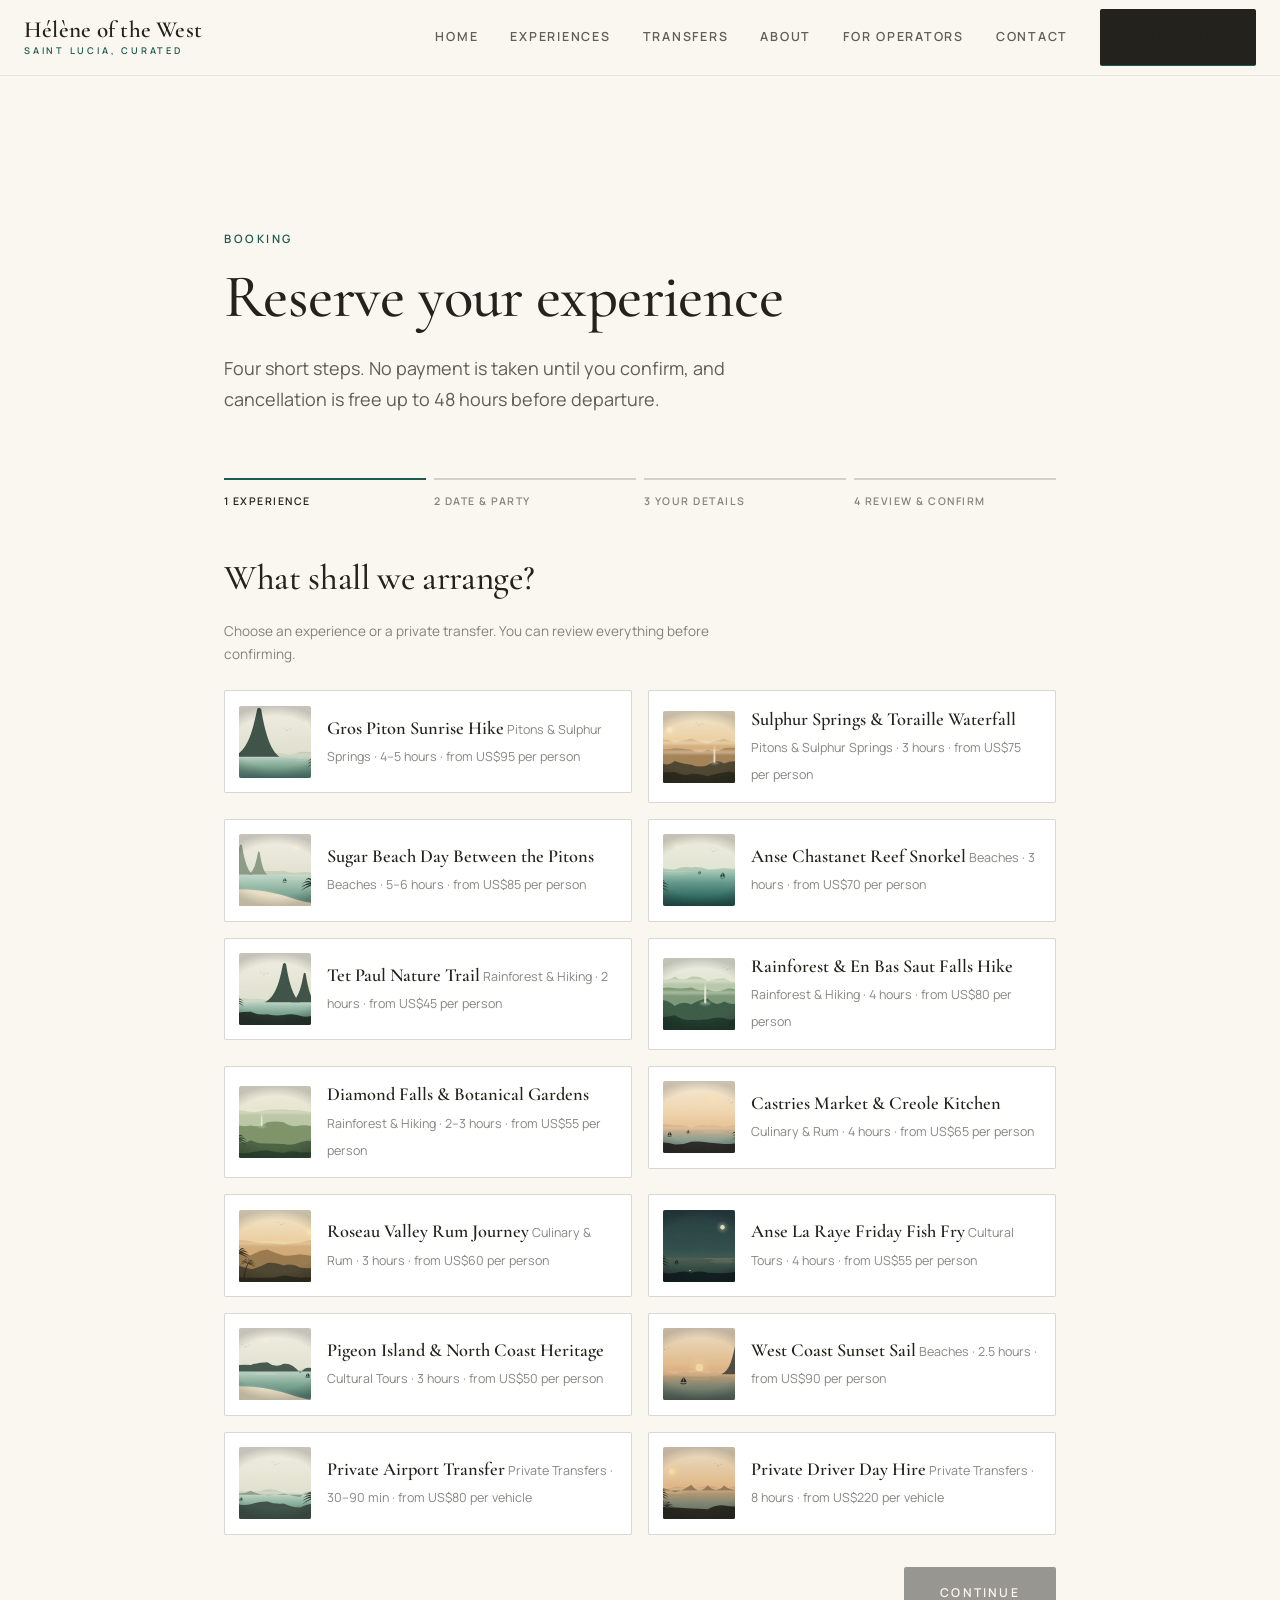
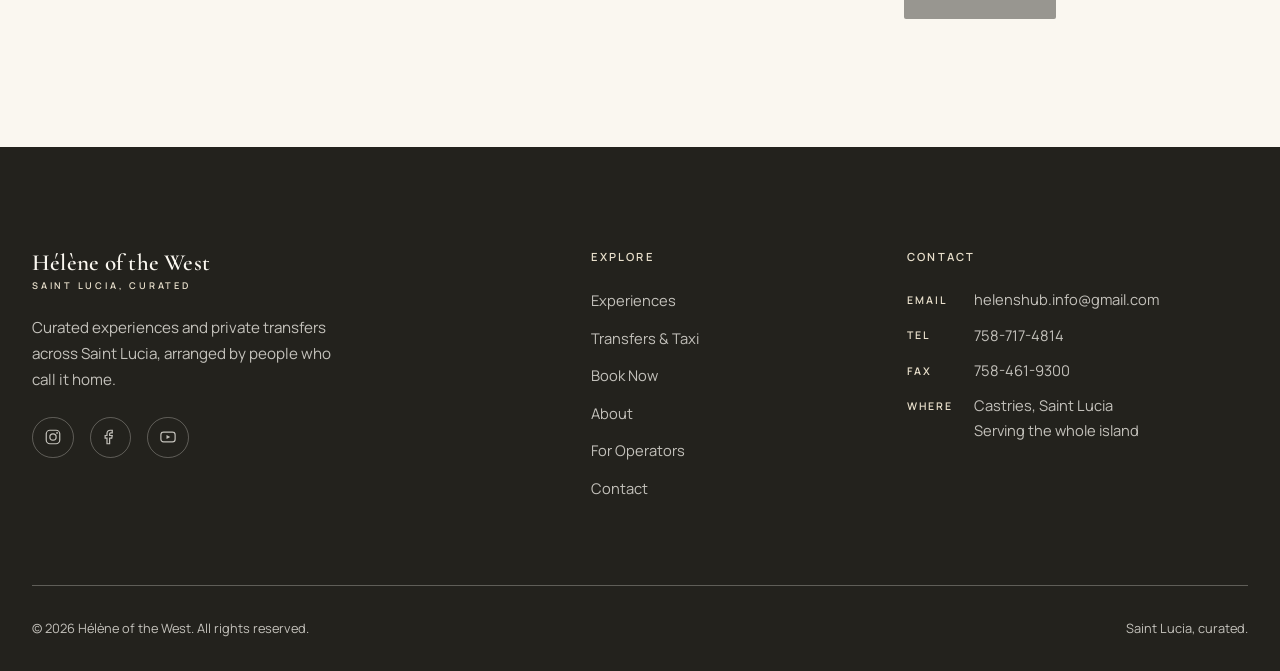
==== booking.html @ 82c2ee0a "Build Hélène of the West multi-page site Full static site for the Saint Lucia travel and experience " ====
<!DOCTYPE html>
<html lang="en">
<head>
  <meta charset="UTF-8">
  <meta name="viewport" content="width=device-width, initial-scale=1">
  <title>Book — Hélène of the West</title>
  <meta name="description" content="Book a Saint Lucia experience or private transfer with Hélène of the West. Instant confirmation, secure payment, verified local guides and drivers.">
  <link rel="icon" href="data:image/svg+xml,%3Csvg xmlns='http://www.w3.org/2000/svg' viewBox='0 0 32 32'%3E%3Crect width='32' height='32' fill='%2323221d'/%3E%3Cpath d='M6 26 L14 8 L20 26 M17 26 L23 13 L28 26' fill='none' stroke='%23faf7f0' stroke-width='2'/%3E%3C/svg%3E">
  <link rel="stylesheet" href="css/styles.css">
</head>
<body>
  <a class="skip-link" href="#main">Skip to content</a>

  <header class="site-header">
    <div class="container container--wide">
      <a class="brand" href="index.html">Hélène of the West<small>Saint Lucia, curated</small></a>
      <button class="nav-toggle" aria-expanded="false" aria-controls="site-nav" aria-label="Open menu">
        <span></span><span></span><span></span>
      </button>
      <nav id="site-nav" class="site-nav" aria-label="Primary">
        <a href="index.html">Home</a>
        <a href="experiences.html">Experiences</a>
        <a href="transfers.html">Transfers</a>
        <a href="about.html">About</a>
        <a href="operators.html">For Operators</a>
        <a href="contact.html">Contact</a>
        <a class="btn btn-primary" href="booking.html" aria-current="page">Book Now</a>
      </nav>
    </div>
  </header>

  <main id="main">
    <section class="page-hero" style="padding-bottom: var(--s-4);">
      <div class="container container--narrow">
        <p class="eyebrow">Booking</p>
        <h1 style="font-size: clamp(2.4rem, 5vw, 3.8rem);">Reserve your experience</h1>
        <p class="lede">Four short steps. No payment is taken until you confirm, and cancellation is free up to 48 hours before departure.</p>
      </div>
    </section>

    <section class="section" style="padding-top: 0;">
      <div class="container container--narrow">

        <ol class="book-progress" data-progress aria-label="Booking progress">
          <li class="is-active">1 <span>Experience</span></li>
          <li>2 <span>Date &amp; party</span></li>
          <li>3 <span>Your details</span></li>
          <li>4 <span>Review &amp; confirm</span></li>
        </ol>

        <form id="booking-form" novalidate>

          <!-- ============================================ Step 1: select -->
          <section class="book-step is-active" data-step="0" aria-label="Step 1: choose an experience or transfer">
            <h2 style="font-size: clamp(1.6rem, 3vw, 2.2rem);">What shall we arrange?</h2>
            <p class="form-note" style="margin-bottom: var(--s-3);">Choose an experience or a private transfer. You can review everything before confirming.</p>
            <div class="option-grid" data-experience-options role="radiogroup" aria-label="Experience">
              <!-- Options rendered from js/data.js -->
            </div>
            <p class="error" data-step-error="0" role="alert"></p>
            <div class="book-nav">
              <span></span>
              <button type="button" class="btn btn-primary" data-next disabled>Continue</button>
            </div>
          </section>

          <!-- ===================================== Step 2: date & party -->
          <section class="book-step" data-step="1" aria-label="Step 2: date, time, guests and pickup" hidden>
            <h2 style="font-size: clamp(1.6rem, 3vw, 2.2rem);">When, and how many?</h2>
            <p class="form-note" data-selected-summary style="margin-bottom: var(--s-3);"></p>
            <div class="form-grid">
              <div class="field">
                <label for="bk-date">Date</label>
                <input type="date" id="bk-date" name="date" required>
                <p class="error" id="bk-date-error">Please choose a date from tomorrow onwards.</p>
              </div>
              <div class="field">
                <label for="bk-time">Departure time</label>
                <select id="bk-time" name="time" required>
                  <option value="">Select a time…</option>
                </select>
                <p class="error" id="bk-time-error">Please choose a departure time.</p>
              </div>
              <div class="field">
                <label for="bk-guests">Guests</label>
                <select id="bk-guests" name="guests" required>
                  <option value="">How many of you?</option>
                </select>
                <p class="error" id="bk-guests-error">Please tell us how many guests are coming.</p>
              </div>
              <div class="field">
                <label for="bk-area">Pickup area</label>
                <select id="bk-area" name="area" required>
                  <option value="">Where are you staying?</option>
                </select>
                <p class="error" id="bk-area-error">Please choose the area we should collect you from.</p>
              </div>
              <div class="field span-2">
                <label for="bk-pickup">Hotel, villa or pickup address</label>
                <input type="text" id="bk-pickup" name="pickup" required autocomplete="off" placeholder="e.g. Bay Gardens Beach Resort, Rodney Bay">
                <p class="error" id="bk-pickup-error">Please give us a hotel, villa or address so your driver can find you.</p>
              </div>
            </div>
            <div class="book-nav">
              <button type="button" class="btn-back" data-back>← Back</button>
              <button type="button" class="btn btn-primary" data-next disabled>Continue</button>
            </div>
          </section>

          <!-- ======================================== Step 3: contact -->
          <section class="book-step" data-step="2" aria-label="Step 3: your contact details" hidden>
            <h2 style="font-size: clamp(1.6rem, 3vw, 2.2rem);">Who is this booking for?</h2>
            <p class="form-note" style="margin-bottom: var(--s-3);">Your confirmation and your driver’s details go to the email and phone below.</p>
            <div class="form-grid">
              <div class="field">
                <label for="bk-first">First name</label>
                <input type="text" id="bk-first" name="firstName" required autocomplete="given-name">
                <p class="error" id="bk-first-error">Please enter your first name.</p>
              </div>
              <div class="field">
                <label for="bk-last">Last name</label>
                <input type="text" id="bk-last" name="lastName" required autocomplete="family-name">
                <p class="error" id="bk-last-error">Please enter your last name.</p>
              </div>
              <div class="field">
                <label for="bk-email">Email</label>
                <input type="email" id="bk-email" name="email" required autocomplete="email" placeholder="you@example.com">
                <p class="error" id="bk-email-error">That email address doesn’t look complete — please check it.</p>
              </div>
              <div class="field">
                <label for="bk-phone">Phone <span class="opt">(WhatsApp preferred)</span></label>
                <input type="tel" id="bk-phone" name="phone" required autocomplete="tel" placeholder="+1 758 000 0000">
                <p class="error" id="bk-phone-error">Please enter a phone number of at least 7 digits.</p>
              </div>
              <div class="field span-2">
                <label for="bk-notes">Anything we should know? <span class="opt">(optional)</span></label>
                <textarea id="bk-notes" name="notes" placeholder="Dietary needs, mobility notes, a birthday worth mentioning…"></textarea>
              </div>
            </div>
            <div class="book-nav">
              <button type="button" class="btn-back" data-back>← Back</button>
              <button type="button" class="btn btn-primary" data-next disabled>Continue</button>
            </div>
          </section>

          <!-- ========================================= Step 4: review -->
          <section class="book-step" data-step="3" aria-label="Step 4: review and confirm" hidden>
            <h2 style="font-size: clamp(1.6rem, 3vw, 2.2rem);">One last look</h2>
            <div data-review>
              <!-- Review blocks rendered by js/booking.js -->
            </div>
            <div class="trust-strip" aria-label="Booking assurances">
              <span><svg width="16" height="16" viewBox="0 0 16 16" fill="none" stroke="currentColor" stroke-width="1.8" aria-hidden="true"><path d="M2.5 8.5l3.5 3.5 7.5-8"/></svg>Instant confirmation</span>
              <span><svg width="16" height="16" viewBox="0 0 16 16" fill="none" stroke="currentColor" stroke-width="1.6" aria-hidden="true"><rect x="3" y="7" width="10" height="6.5" rx="1"/><path d="M5.5 7V5a2.5 2.5 0 0 1 5 0v2"/></svg>Secure payment</span>
              <span><svg width="16" height="16" viewBox="0 0 16 16" fill="none" stroke="currentColor" stroke-width="1.6" aria-hidden="true"><path d="M8 1.5l5.5 2v4c0 3.4-2.3 5.9-5.5 7-3.2-1.1-5.5-3.6-5.5-7v-4Z"/><path d="M5.5 8l1.8 1.8L11 6"/></svg>Verified local drivers</span>
            </div>
            <p class="form-note">By confirming you agree to hold this booking. Payment is collected on the day or by secure link — whichever you prefer — and cancellation is free up to 48 hours before departure.</p>
            <div class="book-nav">
              <button type="button" class="btn-back" data-back>← Back</button>
              <button type="submit" class="btn btn-primary" data-confirm>Confirm Booking</button>
            </div>
          </section>

          <!-- ============================================== Loading -->
          <section class="book-step center" data-step="loading" aria-live="polite" hidden>
            <div style="padding: var(--s-6) 0;">
              <div class="spinner" role="img" aria-label="Confirming your booking"></div>
              <h2 style="font-size: clamp(1.6rem, 3vw, 2.2rem);">Holding your place…</h2>
              <p class="form-note" style="margin-inline: auto;">We’re confirming availability with your guide. This takes a moment.</p>
            </div>
          </section>

          <!-- ========================================= Confirmation -->
          <section class="book-step center" data-step="done" aria-live="polite" hidden>
            <div class="form-success">
              <div class="tick" aria-hidden="true">
                <svg width="26" height="26" viewBox="0 0 24 24" fill="none" stroke="currentColor" stroke-width="2.4"><path d="M4 12.5l5.5 5.5L20 6.5"/></svg>
              </div>
              <p class="eyebrow">Booking confirmed</p>
              <h2 data-conf-title>See you on the island</h2>
              <p class="lede" style="margin-inline: auto;">Your reference number is below — a confirmation email with your driver’s name and meeting details is on its way.</p>
              <p class="conf-ref" data-conf-ref aria-label="Booking reference"></p>
              <div class="review-block" style="text-align: left;">
                <h4>Your booking</h4>
                <dl data-conf-summary></dl>
              </div>
              <p style="margin: var(--s-4) auto 0; max-width: none;">
                <a class="btn btn-primary" href="experiences.html">Browse More Experiences</a>
                &nbsp;
                <a class="btn btn-ghost" href="index.html">Back to Home</a>
              </p>
            </div>
          </section>

        </form>
      </div>
    </section>
  </main>

  <footer class="site-footer">
    <div class="container">
      <div class="footer-grid">
        <div>
          <a class="brand" href="index.html">Hélène of the West<small>Saint Lucia, curated</small></a>
          <p class="footer-tag">Curated experiences and private transfers across Saint Lucia, arranged by people who call it home.</p>
          <div class="social">
            <a href="https://www.instagram.com" aria-label="Hélène of the West on Instagram">
              <svg width="18" height="18" viewBox="0 0 24 24" fill="none" stroke="currentColor" stroke-width="1.6" aria-hidden="true"><rect x="3" y="3" width="18" height="18" rx="5"/><circle cx="12" cy="12" r="4.2"/><circle cx="17.4" cy="6.6" r="1.2" fill="currentColor" stroke="none"/></svg>
            </a>
            <a href="https://www.facebook.com" aria-label="Hélène of the West on Facebook">
              <svg width="18" height="18" viewBox="0 0 24 24" fill="none" stroke="currentColor" stroke-width="1.6" aria-hidden="true"><path d="M15 3h-2.5A4.5 4.5 0 0 0 8 7.5V10H5.5v3.5H8V21h3.5v-7.5h2.8l.7-3.5h-3.5V8c0-1 .5-1.5 1.5-1.5H15Z"/></svg>
            </a>
            <a href="https://www.youtube.com" aria-label="Hélène of the West on YouTube">
              <svg width="18" height="18" viewBox="0 0 24 24" fill="none" stroke="currentColor" stroke-width="1.6" aria-hidden="true"><rect x="2.5" y="5.5" width="19" height="13" rx="3.5"/><path d="M10 9.2v5.6l5-2.8Z" fill="currentColor" stroke="none"/></svg>
            </a>
          </div>
        </div>
        <nav aria-label="Footer">
          <h3 class="footer-head">Explore</h3>
          <ul class="footer-nav">
            <li><a href="experiences.html">Experiences</a></li>
            <li><a href="transfers.html">Transfers &amp; Taxi</a></li>
            <li><a href="booking.html">Book Now</a></li>
            <li><a href="about.html">About</a></li>
            <li><a href="operators.html">For Operators</a></li>
            <li><a href="contact.html">Contact</a></li>
          </ul>
        </nav>
        <div>
          <h3 class="footer-head">Contact</h3>
          <ul class="footer-contact">
            <li><span class="k">Email</span><a href="mailto:helenshub.info@gmail.com">helenshub.info@gmail.com</a></li>
            <li><span class="k">Tel</span><a href="tel:+17587174814">758-717-4814</a></li>
            <li><span class="k">Fax</span><span>758-461-9300</span></li>
            <li><span class="k">Where</span><span>Castries, Saint Lucia<br>Serving the whole island</span></li>
          </ul>
        </div>
      </div>
      <div class="footer-base">
        <p class="mb-0">© <span data-year>2026</span> Hélène of the West. All rights reserved.</p>
        <p class="mb-0">Saint Lucia, curated.</p>
      </div>
    </div>
  </footer>

  <script src="js/data.js"></script>
  <script src="js/booking.js"></script>
  <script src="js/main.js"></script>
</body>
</html>
---- css/styles.css ----
/* ==========================================================================
   Hélène of the West — design system
   Saint Lucia, curated.

   Contents
   1. Tokens          4. Layout primitives    7. Forms
   2. Fonts & reset   5. Header & nav         8. Page sections
   3. Typography      6. Buttons & cards      9. Motion & utilities
   ========================================================================== */

/* --------------------------------------------------------------- 1. Tokens */

:root {
  /* Brand palette — four colors only. Everything else is a tint of these. */
  --ink:   #23221d;   /* deep warm charcoal */
  --ivory: #faf7f0;   /* warm ivory */
  --sand:  #e9e0cc;   /* soft sand */
  --sea:   #1d5a50;   /* deep sea green accent */

  /* Derived tints (still the same four hues) */
  --ink-70:  rgba(35, 34, 29, 0.72);
  --ink-50:  rgba(35, 34, 29, 0.55);
  --ink-20:  rgba(35, 34, 29, 0.18);
  --ink-10:  rgba(35, 34, 29, 0.09);
  --ivory-70: rgba(250, 247, 240, 0.75);
  --ivory-30: rgba(250, 247, 240, 0.28);
  --sea-08:  rgba(29, 90, 80, 0.08);

  /* Functional (semantic only — not part of the brand palette) */
  --error: #a03d2c;

  /* Type */
  --serif: "Cormorant Garamond", "Iowan Old Style", Georgia, serif;
  --sans:  "Manrope", "Avenir Next", "Segoe UI", sans-serif;

  /* Spacing scale */
  --s-1: 0.5rem;
  --s-2: 1rem;
  --s-3: 1.5rem;
  --s-4: 2rem;
  --s-5: 3rem;
  --s-6: 4.5rem;
  --s-7: 6.5rem;
  --section: clamp(4.5rem, 10vw, 8rem);

  /* Shape & motion */
  --radius: 2px;
  --ease: cubic-bezier(0.22, 0.61, 0.36, 1);
  --dur: 0.7s;

  --header-h: 4.75rem;
  --measure: 62ch;
}

/* --------------------------------------------------------- 2. Fonts & reset */

@font-face {
  font-family: "Cormorant Garamond";
  src: url("../assets/fonts/cormorant-garamond-latin-400-normal.woff2") format("woff2");
  font-weight: 400; font-style: normal; font-display: swap;
}
@font-face {
  font-family: "Cormorant Garamond";
  src: url("../assets/fonts/cormorant-garamond-latin-400-italic.woff2") format("woff2");
  font-weight: 400; font-style: italic; font-display: swap;
}
@font-face {
  font-family: "Cormorant Garamond";
  src: url("../assets/fonts/cormorant-garamond-latin-500-normal.woff2") format("woff2");
  font-weight: 500; font-style: normal; font-display: swap;
}
@font-face {
  font-family: "Cormorant Garamond";
  src: url("../assets/fonts/cormorant-garamond-latin-600-normal.woff2") format("woff2");
  font-weight: 600; font-style: normal; font-display: swap;
}
@font-face {
  font-family: "Manrope";
  src: url("../assets/fonts/manrope-latin-400-normal.woff2") format("woff2");
  font-weight: 400; font-style: normal; font-display: swap;
}
@font-face {
  font-family: "Manrope";
  src: url("../assets/fonts/manrope-latin-500-normal.woff2") format("woff2");
  font-weight: 500; font-style: normal; font-display: swap;
}
@font-face {
  font-family: "Manrope";
  src: url("../assets/fonts/manrope-latin-600-normal.woff2") format("woff2");
  font-weight: 600; font-style: normal; font-display: swap;
}

*, *::before, *::after { box-sizing: border-box; }

html {
  scroll-behavior: smooth;
  -webkit-text-size-adjust: 100%;
}

body {
  margin: 0;
  font-family: var(--sans);
  font-weight: 400;
  font-size: 1rem;
  line-height: 1.7;
  color: var(--ink);
  background: var(--ivory);
  -webkit-font-smoothing: antialiased;
}

img, svg { display: block; max-width: 100%; }

/* ------------------------------------------------------------ 3. Typography */

h1, h2, h3, h4 {
  font-family: var(--serif);
  font-weight: 500;
  line-height: 1.06;
  letter-spacing: -0.01em;
  margin: 0 0 var(--s-3);
  text-wrap: balance;
}

h1 { font-size: clamp(2.9rem, 7vw, 5.4rem); }
h2 { font-size: clamp(2.2rem, 4.5vw, 3.5rem); }
h3 { font-size: clamp(1.5rem, 2.6vw, 2rem); }
h4 { font-size: 1.3rem; font-weight: 600; }

p { margin: 0 0 var(--s-2); max-width: var(--measure); }

a { color: inherit; }

.lede {
  font-size: 1.125rem;
  color: var(--ink-70);
}

.eyebrow {
  display: inline-block;
  font-family: var(--sans);
  font-size: 0.72rem;
  font-weight: 600;
  letter-spacing: 0.22em;
  text-transform: uppercase;
  color: var(--sea);
  margin-bottom: var(--s-2);
}

.on-dark .eyebrow { color: var(--sand); }

.serif-i { font-family: var(--serif); font-style: italic; font-weight: 400; }

::selection { background: var(--sea); color: var(--ivory); }

:focus-visible {
  outline: 2px solid var(--sea);
  outline-offset: 3px;
  border-radius: var(--radius);
}
.on-dark :focus-visible, .site-footer :focus-visible, .site-header.is-open :focus-visible {
  outline-color: var(--sand);
}

.skip-link {
  position: absolute;
  left: var(--s-2); top: -4rem;
  z-index: 200;
  background: var(--ink); color: var(--ivory);
  padding: 0.6rem 1.1rem;
  font-size: 0.8rem; font-weight: 600; letter-spacing: 0.1em; text-transform: uppercase;
  text-decoration: none;
  transition: top 0.25s var(--ease);
}
.skip-link:focus-visible { top: var(--s-2); }

/* ----------------------------------------------------- 4. Layout primitives */

.container {
  width: min(100% - 3rem, 76rem);
  margin-inline: auto;
}
.container--narrow { width: min(100% - 3rem, 52rem); }
.container--wide { width: min(100% - 3rem, 88rem); }

.section { padding-block: var(--section); }
.section--sand { background: var(--sand); }
.section--dark { background: var(--ink); color: var(--ivory); }
.section--dark p { color: var(--ivory-70); }

.section-head { max-width: 44rem; margin-bottom: var(--s-6); }
.section-head--center { margin-inline: auto; text-align: center; }
.section-head--center p { margin-inline: auto; }

.grid { display: grid; gap: var(--s-4); }
@media (min-width: 720px) {
  .grid--2 { grid-template-columns: 1fr 1fr; }
  .grid--3 { grid-template-columns: repeat(3, 1fr); }
}

hr.rule {
  border: 0;
  border-top: 1px solid var(--ink-20);
  margin: var(--s-5) 0;
}

/* -------------------------------------------------------- 5. Header & nav */

.site-header {
  position: fixed;
  inset: 0 0 auto 0;
  z-index: 100;
  height: var(--header-h);
  display: flex;
  align-items: center;
  background: var(--ivory);
  border-bottom: 1px solid var(--ink-10);
  transition: background 0.4s var(--ease), border-color 0.4s var(--ease), box-shadow 0.4s var(--ease);
}

.site-header .container--wide {
  display: flex;
  align-items: center;
  justify-content: space-between;
  gap: var(--s-3);
}

/* Transparent variant sits over the home hero until the page scrolls */
.site-header--overlay:not(.is-scrolled):not(.is-open) {
  background: transparent;
  border-bottom-color: transparent;
}
.site-header.is-scrolled { box-shadow: 0 1px 24px rgba(35, 34, 29, 0.07); }

.brand {
  font-family: var(--serif);
  font-size: 1.45rem;
  font-weight: 600;
  letter-spacing: 0.01em;
  text-decoration: none;
  line-height: 1.1;
}
.brand small {
  display: block;
  font-family: var(--sans);
  font-size: 0.58rem;
  font-weight: 600;
  letter-spacing: 0.3em;
  text-transform: uppercase;
  color: var(--sea);
  margin-top: 0.15rem;
}

.site-nav { display: flex; align-items: center; gap: var(--s-4); }

.site-nav a:not(.btn) {
  font-size: 0.78rem;
  font-weight: 600;
  letter-spacing: 0.14em;
  text-transform: uppercase;
  text-decoration: none;
  color: var(--ink-70);
  padding: 0.35rem 0;
  border-bottom: 1px solid transparent;
  transition: color 0.3s var(--ease), border-color 0.3s var(--ease);
}
.site-nav a:not(.btn):hover { color: var(--ink); }
.site-nav a[aria-current="page"] {
  color: var(--ink);
  border-bottom-color: var(--sea);
}

.nav-toggle {
  display: none;
  appearance: none;
  background: none;
  border: 0;
  padding: 0.6rem;
  margin-right: -0.6rem;
  cursor: pointer;
}
.nav-toggle span {
  display: block;
  width: 26px; height: 2px;
  background: var(--ink);
  margin: 6px 0;
  transition: transform 0.35s var(--ease), opacity 0.35s var(--ease);
}

@media (max-width: 899px) {
  .nav-toggle { display: block; z-index: 120; }
  .site-nav {
    position: fixed;
    inset: 0;
    z-index: 110;
    flex-direction: column;
    justify-content: center;
    gap: var(--s-3);
    background: var(--ink);
    opacity: 0;
    visibility: hidden;
    transition: opacity 0.4s var(--ease), visibility 0s linear 0.4s;
  }
  .site-header.is-open .site-nav {
    opacity: 1;
    visibility: visible;
    transition-delay: 0s;
  }
  .site-nav a:not(.btn) {
    font-family: var(--serif);
    font-size: 1.9rem;
    font-weight: 500;
    letter-spacing: 0.01em;
    text-transform: none;
    color: var(--ivory);
  }
  .site-nav a:not(.btn):hover { color: var(--sand); }
  .site-nav a[aria-current="page"] { color: var(--sand); border-bottom-color: var(--sand); }
  .site-header.is-open .nav-toggle span { background: var(--ivory); }
  .site-header.is-open .nav-toggle span:nth-child(1) { transform: translateY(8px) rotate(45deg); }
  .site-header.is-open .nav-toggle span:nth-child(2) { opacity: 0; }
  .site-header.is-open .nav-toggle span:nth-child(3) { transform: translateY(-8px) rotate(-45deg); }
  .site-nav .btn-primary { background: var(--ivory); color: var(--ink); margin-top: var(--s-2); }
}

main { display: block; }
body:not(.has-hero) main { padding-top: var(--header-h); }

/* ----------------------------------------------------- 6. Buttons & cards */

.btn {
  display: inline-block;
  font-family: var(--sans);
  font-size: 0.76rem;
  font-weight: 600;
  letter-spacing: 0.18em;
  text-transform: uppercase;
  text-decoration: none;
  text-align: center;
  padding: 1.05rem 2.2rem;
  border: 1px solid transparent;
  border-radius: var(--radius);
  cursor: pointer;
  transition: background 0.35s var(--ease), color 0.35s var(--ease), border-color 0.35s var(--ease);
}
.btn:disabled { opacity: 0.45; cursor: not-allowed; }

.btn-primary { background: var(--ink); color: var(--ivory); }
.btn-primary:hover:not(:disabled) { background: var(--sea); }

.btn-light { background: var(--ivory); color: var(--ink); }
.btn-light:hover:not(:disabled) { background: var(--sand); }

.btn-ghost { border-color: var(--ink-20); color: var(--ink); background: transparent; }
.btn-ghost:hover:not(:disabled) { border-color: var(--ink); }
.on-dark .btn-ghost, .section--dark .btn-ghost { border-color: var(--ivory-30); color: var(--ivory); }
.on-dark .btn-ghost:hover:not(:disabled), .section--dark .btn-ghost:hover:not(:disabled) { border-color: var(--ivory); }

.text-link {
  font-size: 0.78rem;
  font-weight: 600;
  letter-spacing: 0.16em;
  text-transform: uppercase;
  text-decoration: none;
  color: var(--sea);
  border-bottom: 1px solid currentColor;
  padding-bottom: 0.2rem;
  transition: color 0.3s var(--ease);
}
.text-link:hover { color: var(--ink); }
.section--dark .text-link { color: var(--sand); }
.section--dark .text-link:hover { color: var(--ivory); }

/* Experience / content cards */
.card {
  display: flex;
  flex-direction: column;
  text-decoration: none;
  color: inherit;
}
.card-media {
  overflow: hidden;
  border-radius: var(--radius);
  aspect-ratio: 8 / 5;
  background: var(--sand);
}
.card-media img {
  width: 100%; height: 100%;
  object-fit: cover;
  transition: transform 1.4s var(--ease);
}
.card:hover .card-media img,
.card:focus-visible .card-media img { transform: scale(1.05); }

.card-body { padding-top: var(--s-3); }
.card-meta {
  display: flex;
  flex-wrap: wrap;
  gap: 0.4rem 1.2rem;
  font-size: 0.72rem;
  font-weight: 600;
  letter-spacing: 0.14em;
  text-transform: uppercase;
  color: var(--ink-50);
  margin-bottom: 0.7rem;
}
.card-meta .cat { color: var(--sea); }
.card h3 { margin-bottom: 0.5rem; }
.card .card-desc { color: var(--ink-70); font-size: 0.95rem; margin-bottom: 0.9rem; }
.card-foot {
  margin-top: auto;
  display: flex;
  align-items: baseline;
  justify-content: space-between;
  gap: var(--s-2);
  font-size: 0.86rem;
  color: var(--ink-70);
}
.card-foot .price { font-family: var(--serif); font-size: 1.35rem; font-weight: 600; color: var(--ink); }
.card-foot .price small { font-family: var(--sans); font-size: 0.72rem; font-weight: 500; color: var(--ink-50); }

/* Review cards */
.review {
  background: var(--ivory);
  border: 1px solid var(--ink-10);
  border-radius: var(--radius);
  padding: var(--s-4);
}
.review blockquote {
  margin: 0 0 var(--s-3);
  font-family: var(--serif);
  font-size: 1.35rem;
  font-weight: 400;
  line-height: 1.4;
}
.review .stars { color: var(--sea); letter-spacing: 0.2em; margin-bottom: var(--s-2); font-size: 0.8rem; }
.review figcaption { font-size: 0.8rem; font-weight: 600; letter-spacing: 0.12em; text-transform: uppercase; color: var(--ink-50); }

/* ------------------------------------------------------------------ 7. Forms */

.field { margin-bottom: var(--s-3); }

.field label,
fieldset legend {
  display: block;
  font-size: 0.72rem;
  font-weight: 600;
  letter-spacing: 0.16em;
  text-transform: uppercase;
  color: var(--ink-70);
  margin-bottom: 0.55rem;
}
.field label .opt { text-transform: none; letter-spacing: 0.02em; font-weight: 500; color: var(--ink-50); }

.field input,
.field select,
.field textarea {
  width: 100%;
  font-family: var(--sans);
  font-size: 1rem;
  color: var(--ink);
  background: #fff;
  border: 1px solid var(--ink-20);
  border-radius: var(--radius);
  padding: 0.85rem 1rem;
  transition: border-color 0.3s var(--ease), box-shadow 0.3s var(--ease);
}
.field select { appearance: none; background-image: url("data:image/svg+xml,%3Csvg xmlns='http://www.w3.org/2000/svg' width='12' height='8'%3E%3Cpath d='M1 1l5 5 5-5' fill='none' stroke='%2323221d' stroke-width='1.5'/%3E%3C/svg%3E"); background-repeat: no-repeat; background-position: right 1rem center; padding-right: 2.6rem; }
.field textarea { min-height: 8.5rem; resize: vertical; }

.field input:focus,
.field select:focus,
.field textarea:focus {
  outline: none;
  border-color: var(--sea);
  box-shadow: 0 0 0 3px var(--sea-08);
}

.field input[aria-invalid="true"],
.field select[aria-invalid="true"],
.field textarea[aria-invalid="true"] { border-color: var(--error); }

.field .error {
  display: none;
  font-size: 0.82rem;
  font-weight: 500;
  color: var(--error);
  margin-top: 0.45rem;
}
.field .error.is-visible { display: block; }

.form-grid { display: grid; gap: 0 var(--s-3); }
@media (min-width: 640px) { .form-grid { grid-template-columns: 1fr 1fr; } .form-grid .span-2 { grid-column: span 2; } }

fieldset { border: 0; padding: 0; margin: 0 0 var(--s-3); }

.form-note { font-size: 0.85rem; color: var(--ink-50); }

/* Form success state */
.form-success { text-align: center; padding: var(--s-5) 0; }
.form-success .tick {
  width: 4rem; height: 4rem;
  margin: 0 auto var(--s-3);
  border-radius: 50%;
  background: var(--sea);
  color: var(--ivory);
  display: grid; place-items: center;
}

/* ------------------------------------------------------- 8. Page sections */

/* Hero */
.hero {
  position: relative;
  min-height: 100svh;
  display: flex;
  align-items: flex-end;
  color: var(--ink);
  isolation: isolate;
}
.hero-media {
  position: absolute; inset: 0; z-index: -1;
  overflow: hidden;
}
.hero-media img { width: 100%; height: 100%; object-fit: cover; }
.hero-media::after {
  content: "";
  position: absolute; inset: 0;
  background:
    linear-gradient(to top right, rgba(35,34,29,0.42) 0%, rgba(35,34,29,0.12) 42%, rgba(35,34,29,0) 65%),
    linear-gradient(to bottom, rgba(250,247,240,0.12), rgba(250,247,240,0) 28%, rgba(35,34,29,0.3) 100%);
}
.hero-inner { padding-block: var(--s-7) var(--s-6); color: var(--ivory); }
.hero-inner h1 { max-width: 13ch; margin-bottom: var(--s-3); text-shadow: 0 1px 30px rgba(35,34,29,0.35); }
.hero-inner .lede { color: var(--ivory); opacity: 0.92; max-width: 42ch; margin-bottom: var(--s-4); text-shadow: 0 1px 18px rgba(35,34,29,0.4); }

.scroll-cue {
  position: absolute;
  left: 50%;
  bottom: 1.6rem;
  transform: translateX(-50%);
  color: var(--ivory);
  opacity: 0.85;
  font-size: 0.64rem;
  font-weight: 600;
  letter-spacing: 0.3em;
  text-transform: uppercase;
  text-decoration: none;
  text-align: center;
}
.scroll-cue::after {
  content: "";
  display: block;
  width: 1px; height: 2.6rem;
  margin: 0.7rem auto 0;
  background: var(--ivory);
  animation: cue 2.6s var(--ease) infinite;
  transform-origin: top;
}
@keyframes cue {
  0% { transform: scaleY(0); }
  45% { transform: scaleY(1); }
  100% { transform: scaleY(1); opacity: 0; }
}

/* Page hero (interior pages) */
.page-hero { padding: calc(var(--header-h) + var(--s-6)) 0 var(--s-6); }
.page-hero .lede { max-width: 54ch; }

/* Interactive gallery trail */
.trail {
  position: relative;
  overflow: hidden;
  padding-block: clamp(7rem, 18vw, 13rem);
  background: var(--sand);
  cursor: crosshair;
}
.trail-statement {
  position: relative;
  z-index: 2;
  text-align: center;
  pointer-events: none;
}
.trail-statement h2 {
  font-size: clamp(2.4rem, 5.4vw, 4.4rem);
  max-width: 18ch;
  margin-inline: auto;
  text-shadow: 0 0 26px var(--sand), 0 0 60px var(--sand);
}
.trail-statement .eyebrow { text-shadow: 0 0 18px var(--sand); }
.trail-img {
  position: absolute;
  z-index: 1;
  width: clamp(200px, 24vw, 340px);
  aspect-ratio: 4 / 5;
  object-fit: cover;
  border-radius: var(--radius);
  pointer-events: none;
  opacity: 0;
  transform: translate(-50%, -50%) scale(0.72);
  transition: opacity 0.55s var(--ease), transform 0.9s var(--ease);
  box-shadow: 0 18px 60px rgba(35, 34, 29, 0.2);
}
.trail-img.is-live { opacity: 1; transform: translate(-50%, -50%) scale(1); }
.trail-img.is-out { opacity: 0; transform: translate(-50%, -52%) scale(1.04); }
.trail-hint {
  position: relative; z-index: 2;
  text-align: center;
  margin-top: var(--s-4);
  font-size: 0.7rem; font-weight: 600;
  letter-spacing: 0.24em; text-transform: uppercase;
  color: var(--ink-50);
  pointer-events: none;
}
.trail-fallback { display: none; }
@media (max-width: 719px) {
  .trail { cursor: default; }
  .trail-hint { display: none; }
  .trail-fallback {
    display: grid;
    grid-template-columns: repeat(3, 1fr);
    gap: var(--s-1);
    margin-top: var(--s-5);
    padding-inline: var(--s-2);
  }
  .trail-fallback img { aspect-ratio: 4/5; object-fit: cover; border-radius: var(--radius); }
}

/* Filters */
.filters {
  display: flex;
  flex-wrap: wrap;
  align-items: center;
  gap: var(--s-2) var(--s-3);
  margin-bottom: var(--s-5);
}
.filter-group { display: flex; flex-wrap: wrap; gap: 0.5rem; align-items: center; }
.filter-label {
  font-size: 0.7rem; font-weight: 600;
  letter-spacing: 0.18em; text-transform: uppercase;
  color: var(--ink-50);
  margin-right: 0.4rem;
}
.chip {
  appearance: none;
  font-family: var(--sans);
  font-size: 0.74rem;
  font-weight: 600;
  letter-spacing: 0.1em;
  text-transform: uppercase;
  color: var(--ink-70);
  background: transparent;
  border: 1px solid var(--ink-20);
  border-radius: 999px;
  padding: 0.5rem 1.1rem;
  cursor: pointer;
  transition: background 0.3s var(--ease), color 0.3s var(--ease), border-color 0.3s var(--ease);
}
.chip:hover { border-color: var(--ink); color: var(--ink); }
.chip[aria-pressed="true"] { background: var(--ink); border-color: var(--ink); color: var(--ivory); }

.results-count { font-size: 0.85rem; color: var(--ink-50); margin-left: auto; }
.empty-note {
  grid-column: 1 / -1;
  text-align: center;
  padding: var(--s-6) var(--s-2);
  color: var(--ink-70);
  font-family: var(--serif);
  font-size: 1.4rem;
}

/* Detail page */
.detail-gallery {
  display: grid;
  grid-template-columns: 2fr 1fr;
  gap: var(--s-1);
}
.detail-gallery img { width: 100%; height: 100%; object-fit: cover; border-radius: var(--radius); }
.detail-gallery .main { grid-row: span 2; aspect-ratio: 4/3; }
.detail-gallery .side { aspect-ratio: auto; min-height: 0; }
@media (max-width: 719px) {
  .detail-gallery { grid-template-columns: 1fr; }
  .detail-gallery .main { grid-row: auto; }
  .detail-gallery .side { display: none; }
}

.detail-layout { display: grid; gap: var(--s-6); align-items: start; }
@media (min-width: 900px) { .detail-layout { grid-template-columns: 1.7fr 1fr; } }

.spec-list { list-style: none; margin: 0; padding: 0; }
.spec-list li {
  display: flex; justify-content: space-between; gap: var(--s-2);
  padding: 0.8rem 0;
  border-bottom: 1px solid var(--ink-10);
  font-size: 0.92rem;
}
.spec-list .k { font-weight: 600; font-size: 0.72rem; letter-spacing: 0.14em; text-transform: uppercase; color: var(--ink-50); padding-top: 0.2rem; white-space: nowrap; }
.spec-list .v { text-align: right; }

.check-list { list-style: none; margin: 0 0 var(--s-3); padding: 0; }
.check-list li { position: relative; padding: 0.3rem 0 0.3rem 1.8rem; }
.check-list li::before {
  content: "";
  position: absolute; left: 0; top: 0.78rem;
  width: 0.85rem; height: 0.45rem;
  border-left: 2px solid var(--sea);
  border-bottom: 2px solid var(--sea);
  transform: rotate(-45deg);
}

.book-panel {
  position: sticky;
  top: calc(var(--header-h) + var(--s-3));
  background: #fff;
  border: 1px solid var(--ink-10);
  border-radius: var(--radius);
  padding: var(--s-4);
  box-shadow: 0 24px 70px rgba(35,34,29,0.08);
}
.book-panel .price-line { display: flex; align-items: baseline; gap: 0.6rem; margin-bottom: var(--s-1); }
.book-panel .price-line .amount { font-family: var(--serif); font-size: 2.4rem; font-weight: 600; line-height: 1; }
.book-panel .price-line .unit { font-size: 0.8rem; color: var(--ink-50); }
.book-panel .btn { width: 100%; margin-top: var(--s-3); }
.book-panel .assurance { margin: var(--s-3) 0 0; padding: 0; list-style: none; font-size: 0.8rem; color: var(--ink-50); }
.book-panel .assurance li { padding: 0.22rem 0 0.22rem 1.4rem; position: relative; }
.book-panel .assurance li::before { content: ""; position: absolute; left: 0; top: 0.62rem; width: 0.6rem; height: 0.32rem; border-left: 2px solid var(--sea); border-bottom: 2px solid var(--sea); transform: rotate(-45deg); }

/* Fare table */
.fare-table { width: 100%; border-collapse: collapse; font-size: 0.95rem; }
.fare-table th, .fare-table td { text-align: left; padding: 1rem 1.2rem; border-bottom: 1px solid var(--ink-10); }
.fare-table th {
  font-size: 0.7rem; font-weight: 600;
  letter-spacing: 0.16em; text-transform: uppercase;
  color: var(--ink-50);
}
.fare-table td.fare { font-family: var(--serif); font-size: 1.25rem; font-weight: 600; white-space: nowrap; }
.fare-table td.dur { color: var(--ink-70); white-space: nowrap; }
.table-scroll { overflow-x: auto; -webkit-overflow-scrolling: touch; }

/* Steps / numbered list */
.steps { list-style: none; margin: 0; padding: 0; counter-reset: step; display: grid; gap: var(--s-4); }
@media (min-width: 720px) { .steps--row { grid-template-columns: repeat(3, 1fr); } }
.steps li { counter-increment: step; position: relative; padding-top: var(--s-5); }
.steps li::before {
  content: "0" counter(step);
  position: absolute; top: 0; left: 0;
  font-family: var(--serif);
  font-size: 2rem;
  font-weight: 400;
  color: var(--sea);
}
.section--dark .steps li::before { color: var(--sand); }
.steps h4 { margin-bottom: 0.5rem; }
.steps p { font-size: 0.95rem; margin: 0; }

/* Booking flow */
.book-progress {
  display: flex;
  gap: var(--s-1);
  margin-bottom: var(--s-5);
  list-style: none; padding: 0;
}
.book-progress li {
  flex: 1;
  font-size: 0.66rem;
  font-weight: 600;
  letter-spacing: 0.14em;
  text-transform: uppercase;
  color: var(--ink-50);
  padding-top: 0.8rem;
  border-top: 2px solid var(--ink-20);
  transition: color 0.3s var(--ease), border-color 0.3s var(--ease);
}
.book-progress li.is-active { color: var(--ink); border-top-color: var(--sea); }
.book-progress li.is-done { color: var(--sea); border-top-color: var(--sea); }
@media (max-width: 639px) { .book-progress li span { display: none; } .book-progress li.is-active span { display: inline; } }

.book-step { display: none; }
.book-step.is-active { display: block; animation: step-in 0.55s var(--ease); }
@keyframes step-in { from { opacity: 0; transform: translateY(14px); } to { opacity: 1; transform: none; } }

.option-grid { display: grid; gap: var(--s-2); }
@media (min-width: 640px) { .option-grid { grid-template-columns: 1fr 1fr; } }
.option-card { position: relative; }
.option-card input {
  position: absolute;
  opacity: 0;
  inset: 0;
  cursor: pointer;
}
.option-card .option-body {
  display: flex; gap: var(--s-2); align-items: center;
  border: 1px solid var(--ink-20);
  border-radius: var(--radius);
  padding: 0.9rem;
  background: #fff;
  transition: border-color 0.3s var(--ease), box-shadow 0.3s var(--ease);
}
.option-card img { width: 72px; height: 72px; object-fit: cover; border-radius: var(--radius); flex: none; }
.option-card .t { font-family: var(--serif); font-size: 1.15rem; font-weight: 600; line-height: 1.2; }
.option-card .m { font-size: 0.78rem; color: var(--ink-50); margin-top: 0.25rem; }
.option-card input:checked + .option-body { border-color: var(--sea); box-shadow: 0 0 0 1px var(--sea), 0 14px 40px rgba(29,90,80,0.1); }
.option-card input:focus-visible + .option-body { outline: 2px solid var(--sea); outline-offset: 3px; }

.book-nav { display: flex; justify-content: space-between; align-items: center; gap: var(--s-2); margin-top: var(--s-4); }
.btn-back {
  appearance: none; background: none; border: 0; cursor: pointer;
  font-family: var(--sans); font-size: 0.76rem; font-weight: 600;
  letter-spacing: 0.16em; text-transform: uppercase;
  color: var(--ink-50); padding: 0.8rem 0;
  transition: color 0.3s var(--ease);
}
.btn-back:hover { color: var(--ink); }

.review-block { border: 1px solid var(--ink-10); border-radius: var(--radius); padding: var(--s-3) var(--s-4); background: #fff; margin-bottom: var(--s-3); }
.review-block h4 { display: flex; justify-content: space-between; align-items: baseline; margin-bottom: var(--s-2); }
.review-block h4 .edit {
  font-family: var(--sans); font-size: 0.7rem; font-weight: 600;
  letter-spacing: 0.14em; text-transform: uppercase;
  color: var(--sea); background: none; border: 0; cursor: pointer; padding: 0;
  border-bottom: 1px solid currentColor;
}
.review-block dl { display: grid; grid-template-columns: auto 1fr; gap: 0.35rem var(--s-3); margin: 0; font-size: 0.92rem; }
.review-block dt { font-weight: 600; font-size: 0.7rem; letter-spacing: 0.13em; text-transform: uppercase; color: var(--ink-50); padding-top: 0.25rem; }
.review-block dd { margin: 0; }
.total-line {
  display: flex; justify-content: space-between; align-items: baseline;
  padding: var(--s-2) 0; border-top: 1px solid var(--ink-20);
  font-family: var(--serif); font-size: 1.5rem; font-weight: 600;
}
.total-line small { font-family: var(--sans); font-size: 0.75rem; font-weight: 500; color: var(--ink-50); }

.trust-strip {
  display: flex; flex-wrap: wrap; gap: var(--s-2) var(--s-4);
  margin: var(--s-3) 0;
  font-size: 0.78rem; font-weight: 600;
  letter-spacing: 0.1em; text-transform: uppercase;
  color: var(--ink-50);
}
.trust-strip span { display: inline-flex; align-items: center; gap: 0.55rem; }
.trust-strip svg { color: var(--sea); flex: none; }

/* Loading + confirmation */
.spinner {
  width: 2.6rem; height: 2.6rem;
  border: 2px solid var(--ink-20);
  border-top-color: var(--sea);
  border-radius: 50%;
  margin: 0 auto var(--s-3);
  animation: spin 0.9s linear infinite;
}
@keyframes spin { to { transform: rotate(360deg); } }

.conf-ref {
  display: inline-block;
  font-family: var(--sans);
  font-size: 1.05rem;
  font-weight: 600;
  letter-spacing: 0.28em;
  background: var(--sand);
  border-radius: var(--radius);
  padding: 0.9rem 1.6rem;
  margin: var(--s-2) 0 var(--s-4);
}

/* Operator band */
.band { padding-block: var(--s-7); }
.band-inner { display: grid; gap: var(--s-4); align-items: center; }
@media (min-width: 800px) { .band-inner { grid-template-columns: 1.4fr auto; } }

/* Photo split layouts (About) */
.split { display: grid; gap: var(--s-5); align-items: center; }
@media (min-width: 800px) {
  .split { grid-template-columns: 1fr 1fr; gap: var(--s-7); }
  .split--flip > :first-child { order: 2; }
}
.split figure { margin: 0; overflow: hidden; border-radius: var(--radius); }
.split figure img { width: 100%; aspect-ratio: 4/5; object-fit: cover; transition: transform 1.6s var(--ease); }
.split figure:hover img { transform: scale(1.04); }
.split--wide figure img { aspect-ratio: 8/5; }

/* Stat row */
.stats { display: grid; grid-template-columns: repeat(2, 1fr); gap: var(--s-4); }
@media (min-width: 720px) { .stats { grid-template-columns: repeat(4, 1fr); } }
.stats .n { font-family: var(--serif); font-size: clamp(2.4rem, 4vw, 3.4rem); font-weight: 500; line-height: 1; }
.stats .l { font-size: 0.72rem; font-weight: 600; letter-spacing: 0.16em; text-transform: uppercase; color: var(--ink-50); margin-top: 0.6rem; }
.section--dark .stats .l { color: var(--ivory-70); }

/* Contact */
.contact-list { list-style: none; margin: 0; padding: 0; }
.contact-list li { padding: 0.9rem 0; border-bottom: 1px solid var(--ink-10); display: flex; gap: var(--s-3); align-items: baseline; }
.contact-list .k { flex: none; width: 5.5rem; font-size: 0.7rem; font-weight: 600; letter-spacing: 0.16em; text-transform: uppercase; color: var(--ink-50); }
.contact-list a { text-decoration: none; border-bottom: 1px solid var(--ink-20); transition: border-color 0.3s var(--ease); }
.contact-list a:hover { border-color: var(--sea); }

/* ------------------------------------------------------------- 9. Footer */

.site-footer {
  background: var(--ink);
  color: var(--ivory);
  padding: var(--s-7) 0 var(--s-4);
}
.footer-grid {
  display: grid;
  gap: var(--s-5);
  margin-bottom: var(--s-6);
}
@media (min-width: 800px) { .footer-grid { grid-template-columns: 2fr 1fr 1.4fr; gap: var(--s-6); } }

.site-footer .brand { color: var(--ivory); }
.site-footer .brand small { color: var(--sand); }
.footer-tag { margin-top: var(--s-3); color: var(--ivory-70); max-width: 34ch; font-size: 0.95rem; }

.footer-head {
  font-size: 0.7rem; font-weight: 600;
  letter-spacing: 0.2em; text-transform: uppercase;
  color: var(--sand);
  margin: 0 0 var(--s-3);
  font-family: var(--sans);
}
.footer-nav { list-style: none; margin: 0; padding: 0; }
.footer-nav li { margin-bottom: 0.65rem; }
.footer-nav a {
  color: var(--ivory-70);
  text-decoration: none;
  font-size: 0.92rem;
  transition: color 0.3s var(--ease);
}
.footer-nav a:hover { color: var(--ivory); }

.footer-contact { list-style: none; margin: 0; padding: 0; font-size: 0.92rem; color: var(--ivory-70); }
.footer-contact li { display: flex; gap: var(--s-2); margin-bottom: 0.65rem; }
.footer-contact .k { flex: none; width: 3.2rem; font-size: 0.66rem; font-weight: 600; letter-spacing: 0.18em; text-transform: uppercase; color: var(--sand); padding-top: 0.3rem; }
.footer-contact a { color: inherit; text-decoration: none; transition: color 0.3s var(--ease); }
.footer-contact a:hover { color: var(--ivory); }

.social { display: flex; gap: var(--s-2); margin-top: var(--s-3); }
.social a {
  display: grid; place-items: center;
  width: 2.6rem; height: 2.6rem;
  border: 1px solid var(--ivory-30);
  border-radius: 50%;
  color: var(--ivory-70);
  transition: color 0.3s var(--ease), border-color 0.3s var(--ease);
}
.social a:hover { color: var(--ivory); border-color: var(--ivory); }

.footer-base {
  border-top: 1px solid var(--ivory-30);
  padding-top: var(--s-4);
  display: flex; flex-wrap: wrap; justify-content: space-between; gap: var(--s-2);
  font-size: 0.8rem;
  color: var(--ivory-70);
}

/* ------------------------------------------------- Motion & utilities */

.reveal {
  opacity: 0;
  transform: translateY(26px);
  transition: opacity var(--dur) var(--ease), transform var(--dur) var(--ease);
}
.reveal.is-in { opacity: 1; transform: none; }
.reveal-d1 { transition-delay: 0.12s; }
.reveal-d2 { transition-delay: 0.24s; }
.reveal-d3 { transition-delay: 0.36s; }

.visually-hidden {
  position: absolute !important;
  width: 1px; height: 1px;
  margin: -1px; padding: 0;
  overflow: hidden;
  clip: rect(0 0 0 0);
  white-space: nowrap;
  border: 0;
}

.center { text-align: center; }
.mt-0 { margin-top: 0; } .mb-0 { margin-bottom: 0; }

@media (prefers-reduced-motion: reduce) {
  html { scroll-behavior: auto; }
  *, *::before, *::after {
    animation-duration: 0.01ms !important;
    animation-iteration-count: 1 !important;
    transition-duration: 0.01ms !important;
  }
  .reveal { opacity: 1; transform: none; }
  .trail-img { display: none !important; }
  .trail-fallback { display: grid; grid-template-columns: repeat(3, 1fr); gap: var(--s-1); margin-top: var(--s-5); }
}
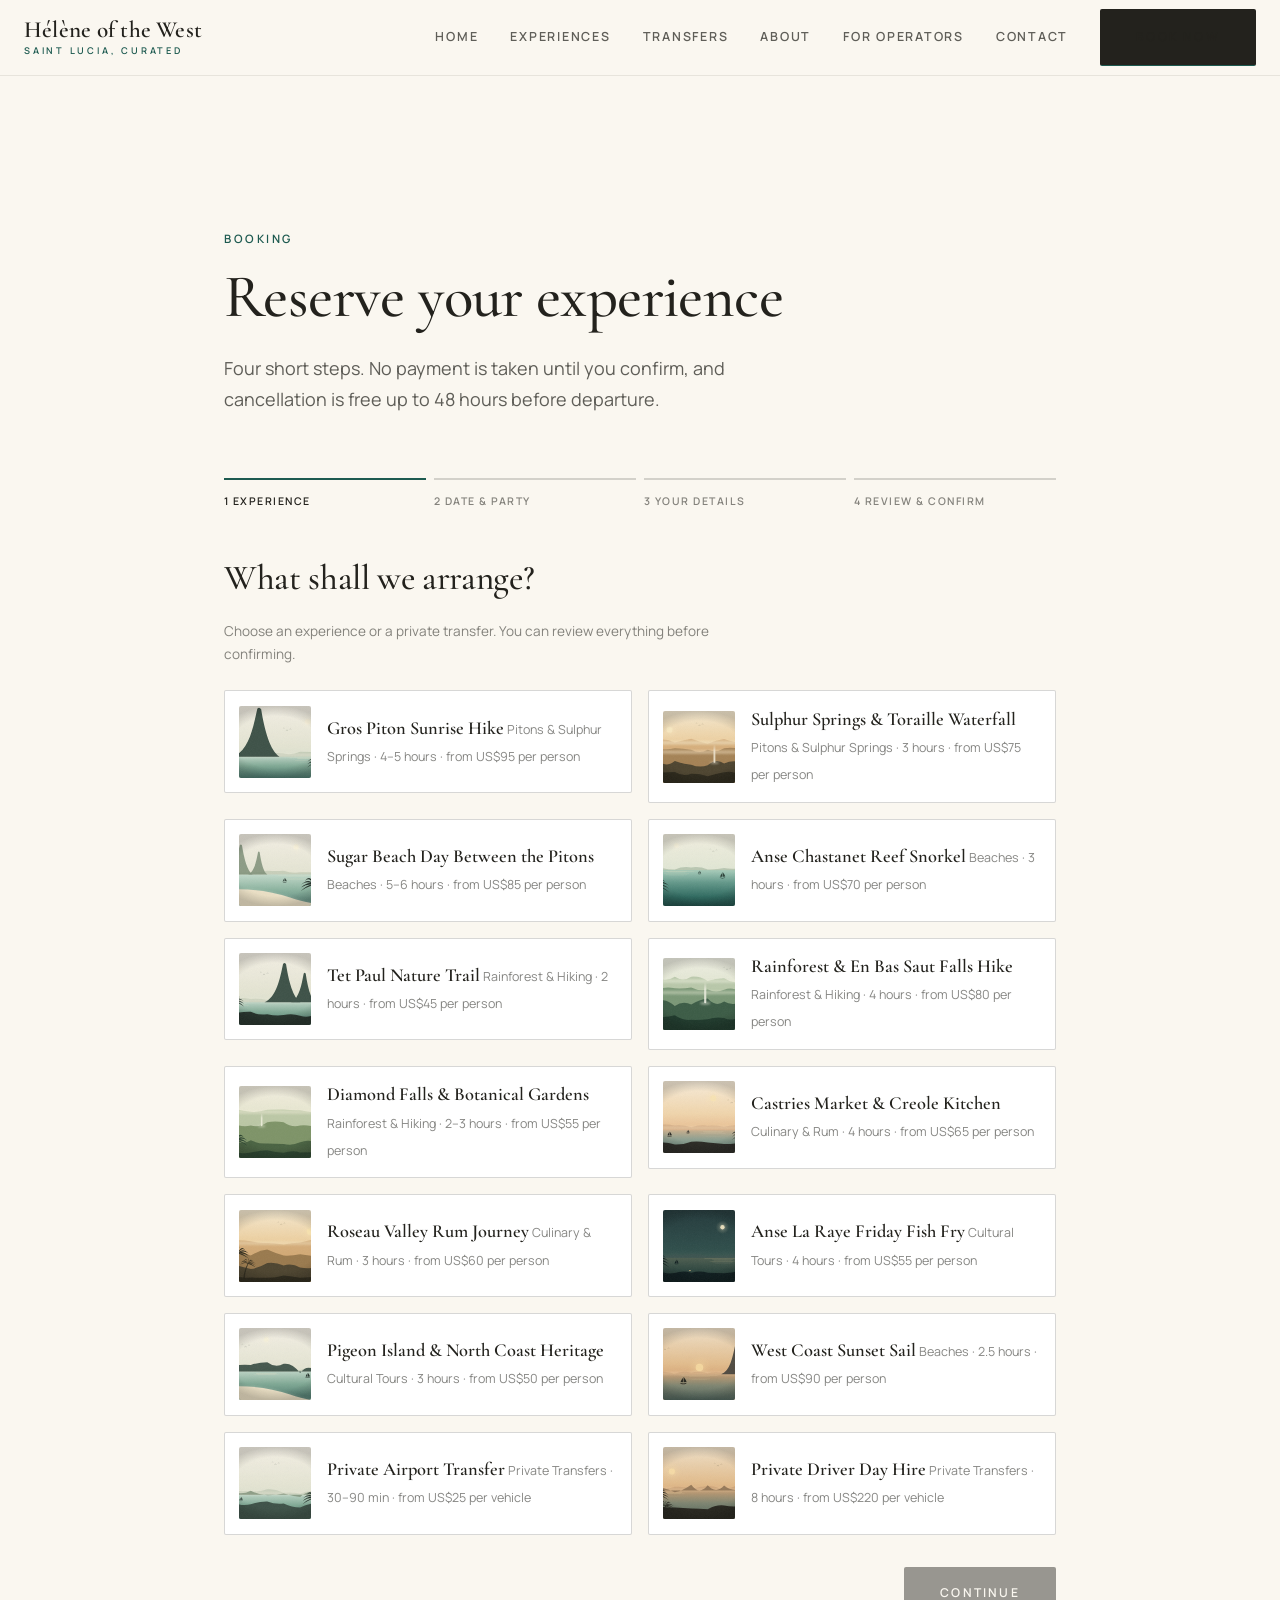
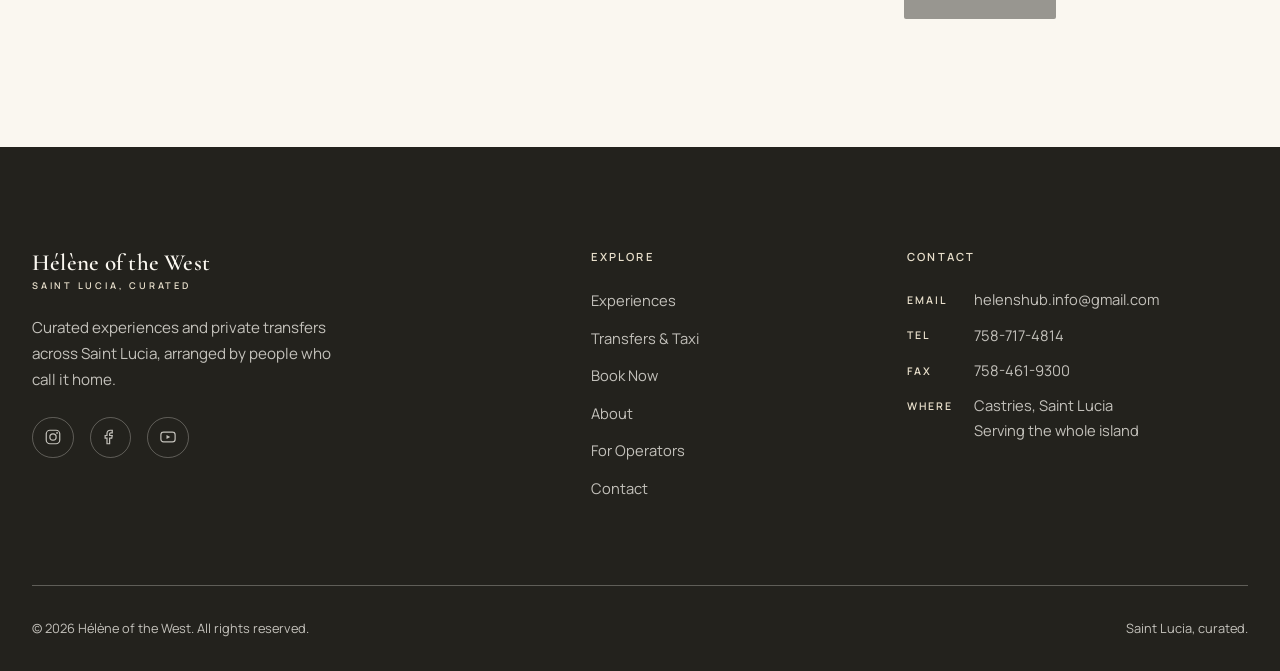
==== commit 0b7dac36: "Price airport transfers from the published route fares The booking flow charged a flat catalogue pri" ====
--- a/booking.html
+++ b/booking.html
@@ -48,7 +48,15 @@
           <li>4 <span>Review &amp; confirm</span></li>
         </ol>
 
-        <form id="booking-form" novalidate>
+        <form id="booking-form" name="booking" method="POST" data-netlify="true" novalidate>
+          <!-- Netlify Forms: form-name is required for AJAX submissions.
+               The empty hidden fields below only register JS-provided field
+               names with Netlify at deploy time — their values are set in
+               js/booking.js when the booking is submitted. -->
+          <input type="hidden" name="form-name" value="booking">
+          <input type="hidden" name="experience">
+          <input type="hidden" name="total">
+          <input type="hidden" name="reference">
 
           <!-- ============================================ Step 1: select -->
           <section class="book-step is-active" data-step="0" aria-label="Step 1: choose an experience or transfer">
@@ -88,17 +96,31 @@
                 </select>
                 <p class="error" id="bk-guests-error">Please tell us how many guests are coming.</p>
               </div>
-              <div class="field">
+              <div class="field" data-area-field>
                 <label for="bk-area">Pickup area</label>
                 <select id="bk-area" name="area" required>
                   <option value="">Where are you staying?</option>
                 </select>
                 <p class="error" id="bk-area-error">Please choose the area we should collect you from.</p>
+              </div>
+              <!-- Replaces the pickup area for transfers: the route sets the fare. -->
+              <div class="field" data-route-field hidden>
+                <label for="bk-route">Route</label>
+                <select id="bk-route" name="route">
+                  <option value="">Select your route…</option>
+                </select>
+                <p class="error" id="bk-route-error">Please choose your route so we can confirm the fare.</p>
               </div>
               <div class="field span-2">
                 <label for="bk-pickup">Hotel, villa or pickup address</label>
                 <input type="text" id="bk-pickup" name="pickup" required autocomplete="off" placeholder="e.g. Bay Gardens Beach Resort, Rodney Bay">
                 <p class="error" id="bk-pickup-error">Please give us a hotel, villa or address so your driver can find you.</p>
+              </div>
+              <!-- Shown and required only for airport transfers, which include flight tracking. -->
+              <div class="field span-2" data-flight-field hidden>
+                <label for="bk-flight">Flight number</label>
+                <input type="text" id="bk-flight" name="flight" autocomplete="off" placeholder="e.g. BA2157">
+                <p class="error" id="bk-flight-error">Please give us your flight number so your driver can track the arrival.</p>
               </div>
             </div>
             <div class="book-nav">
@@ -155,6 +177,7 @@
               <span><svg width="16" height="16" viewBox="0 0 16 16" fill="none" stroke="currentColor" stroke-width="1.6" aria-hidden="true"><path d="M8 1.5l5.5 2v4c0 3.4-2.3 5.9-5.5 7-3.2-1.1-5.5-3.6-5.5-7v-4Z"/><path d="M5.5 8l1.8 1.8L11 6"/></svg>Verified local drivers</span>
             </div>
             <p class="form-note">By confirming you agree to hold this booking. Payment is collected on the day or by secure link — whichever you prefer — and cancellation is free up to 48 hours before departure.</p>
+            <p class="error" data-confirm-error role="alert"></p>
             <div class="book-nav">
               <button type="button" class="btn-back" data-back>← Back</button>
               <button type="submit" class="btn btn-primary" data-confirm>Confirm Booking</button>
